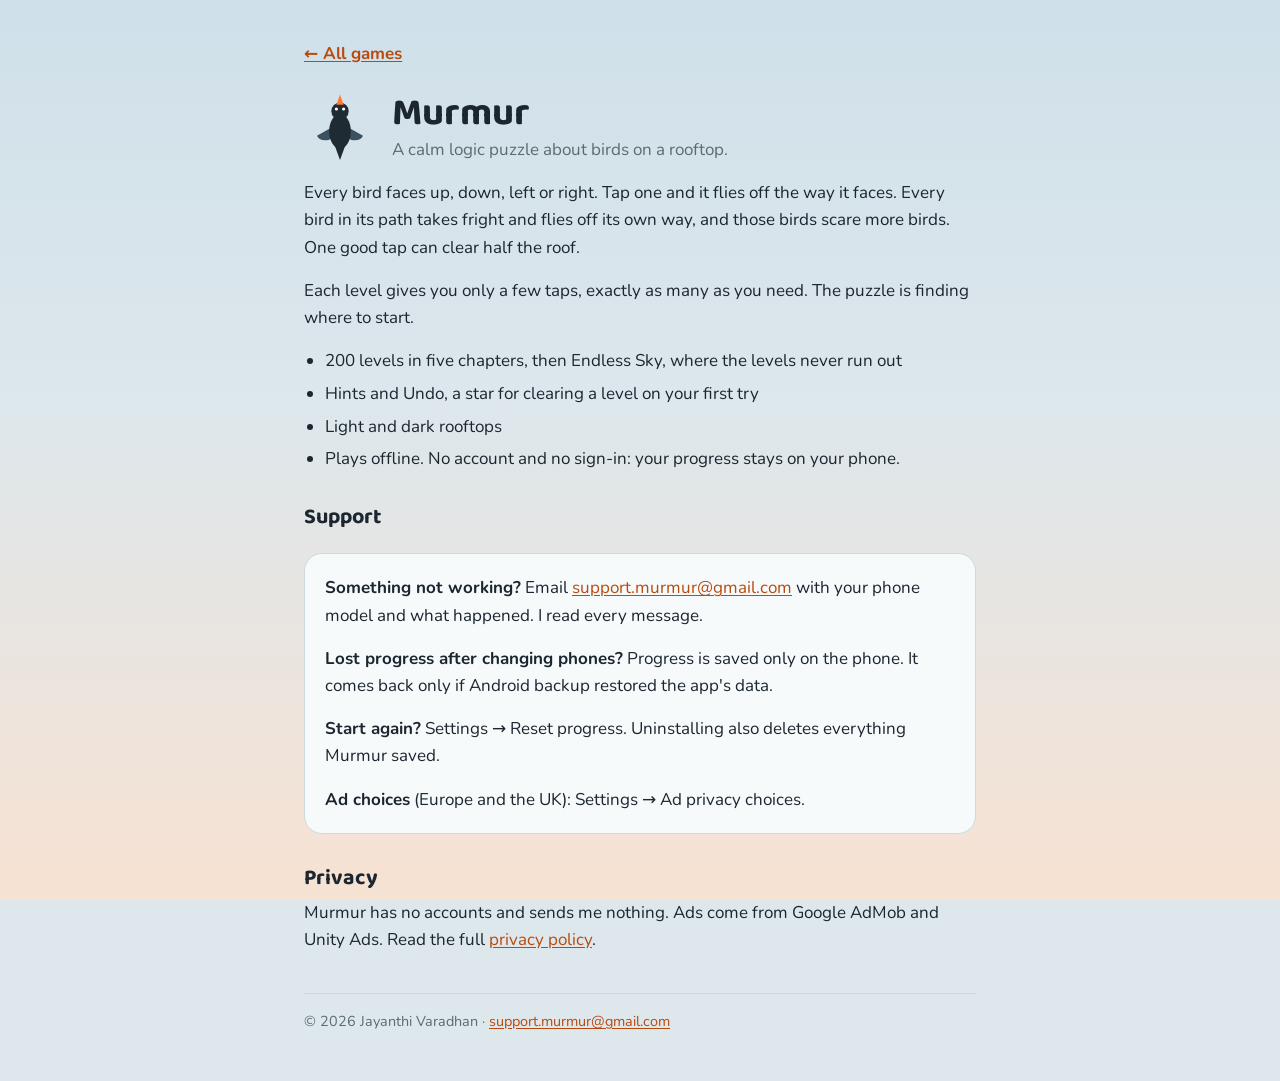
==== murmur/index.html @ 2a0d9ed0 "Add Murmur website: privacy policy, support page, app-ads.txt Co-Authored-By: Claude Opus 5.5 <norep" ====
<!doctype html>
<html lang="en">
<head>
<meta charset="utf-8">
<meta name="viewport" content="width=device-width, initial-scale=1">
<title>Murmur: Bird Chain Puzzle</title>
<meta name="description" content="A calm logic puzzle for Android. Tap one bird, start a chain, clear the roof in few taps.">
<link rel="stylesheet" href="../style.css">
</head>
<body>
<main>
  <nav><a href="../">← All games</a></nav>
  <div class="hero">
    <svg class="bird" viewBox="0 0 100 100" aria-hidden="true"><path class="sheen" d="M50 44 L18 62 Q22 70 34 68 L50 60Z"/><path class="sheen" d="M50 44 L82 62 Q78 70 66 68 L50 60Z"/><path class="body" d="M42 74 L50 96 L58 74Z"/><ellipse class="body" cx="50" cy="56" rx="15" ry="24"/><circle class="body" cx="50" cy="28" r="12"/><path class="beak" d="M45 19 L50 5 L55 19Z"/><circle class="eye" cx="45" cy="25" r="2.2"/><circle class="eye" cx="55" cy="25" r="2.2"/></svg>
    <div>
      <h1 style="margin:0">Murmur</h1>
      <p class="muted">A calm logic puzzle about birds on a rooftop.</p>
    </div>
  </div>

  <p>Every bird faces up, down, left or right. Tap one and it flies off the way it faces. Every bird in its path takes fright and flies off its own way, and those birds scare more birds. One good tap can clear half the roof.</p>
  <p>Each level gives you only a few taps, exactly as many as you need. The puzzle is finding where to start.</p>
  <ul>
    <li>200 levels in five chapters, then Endless Sky, where the levels never run out</li>
    <li>Hints and Undo, a star for clearing a level on your first try</li>
    <li>Light and dark rooftops</li>
    <li>Plays offline. No account and no sign-in: your progress stays on your phone.</li>
  </ul>

  <h2>Support</h2>
  <div class="card">
    <p><b>Something not working?</b> Email <a href="mailto:support.murmur@gmail.com?subject=Murmur">support.murmur@gmail.com</a> with your phone model and what happened. I read every message.</p>
    <p><b>Lost progress after changing phones?</b> Progress is saved only on the phone. It comes back only if Android backup restored the app's data.</p>
    <p><b>Start again?</b> Settings → Reset progress. Uninstalling also deletes everything Murmur saved.</p>
    <p><b>Ad choices</b> (Europe and the UK): Settings → Ad privacy choices.</p>
  </div>

  <h2>Privacy</h2>
  <p>Murmur has no accounts and sends me nothing. Ads come from Google AdMob and Unity Ads. Read the full <a href="privacy.html">privacy policy</a>.</p>
  <footer>© 2026 Jayanthi Varadhan · <a href="mailto:support.murmur@gmail.com">support.murmur@gmail.com</a></footer>
</main>
</body>
</html>
---- style.css ----
/* Shared by every page. Colours follow the game's light and dark rooftops (src/styles.css). */
@font-face {
  font-family: 'Baloo 2';
  src: url('fonts/baloo2-latin.woff2') format('woff2');
  font-weight: 400 800;
  font-display: swap;
}
@font-face {
  font-family: 'Nunito';
  src: url('fonts/nunito-latin.woff2') format('woff2');
  font-weight: 200 1000;
  font-display: swap;
}

:root {
  color-scheme: light dark;
  --sky: #dde7ec;
  --sky-top: #cfe0ea;
  --sky-low: #f7e2d2;
  --ink: #1c2630;
  --muted: #5b6b72;
  --card: #f7fafb;
  --line: #cddae0;
  --bird: #1f2a33;
  --bird-sheen: #3b5160;
  --sun: #ff7a30;
  --link: #b84a0e;
}
@media (prefers-color-scheme: dark) {
  :root {
    --sky: #10171d;
    --sky-top: #060b10;
    --sky-low: #172530;
    --ink: #e6eef1;
    --muted: #93a5ad;
    --card: #1b2830;
    --line: #2a3b45;
    --bird: #0a0f13;
    --bird-sheen: #4d6a7a;
    --sun: #ff8f4d;
    --link: #ffa36b;
  }
}

* { box-sizing: border-box; }
html { -webkit-text-size-adjust: 100%; }
body {
  margin: 0;
  min-height: 100vh;
  background: linear-gradient(var(--sky-top), var(--sky) 45%, var(--sky-low)) fixed;
  background-color: var(--sky);
  color: var(--ink);
  font: 17px/1.6 'Nunito', 'Segoe UI', system-ui, sans-serif;
}
main {
  max-width: 44rem;
  margin: 0 auto;
  padding: 2.5rem 16px 3rem;
}
h1, h2 {
  font-family: 'Baloo 2', 'Nunito', system-ui, sans-serif;
  line-height: 1.15;
  margin: 0 0 0.5rem;
}
h1 { font-size: 2.4rem; }
h2 { font-size: 1.35rem; margin-top: 2rem; }
p, ul { margin: 0 0 1rem; }
ul { padding-left: 1.3rem; }
li { margin-bottom: 0.35rem; }
a { color: var(--link); text-underline-offset: 2px; }
.muted { color: var(--muted); }

.card {
  background: var(--card);
  border: 1px solid var(--line);
  border-radius: 18px;
  padding: 1.25rem 1.25rem 0.25rem;
  margin: 1.5rem 0;
}
.hero { display: flex; align-items: center; gap: 1rem; margin-bottom: 1rem; }
.hero p { margin: 0; }

.bird { width: 72px; height: 72px; flex: none; }
.bird .body { fill: var(--bird); }
.bird .sheen { fill: var(--bird-sheen); }
.bird .beak { fill: var(--sun); }
.bird .eye { fill: #fff; }

nav { font-weight: 700; margin-bottom: 1.5rem; }
footer {
  border-top: 1px solid var(--line);
  margin-top: 2.5rem;
  padding-top: 1rem;
  font-size: 0.9rem;
  color: var(--muted);
}
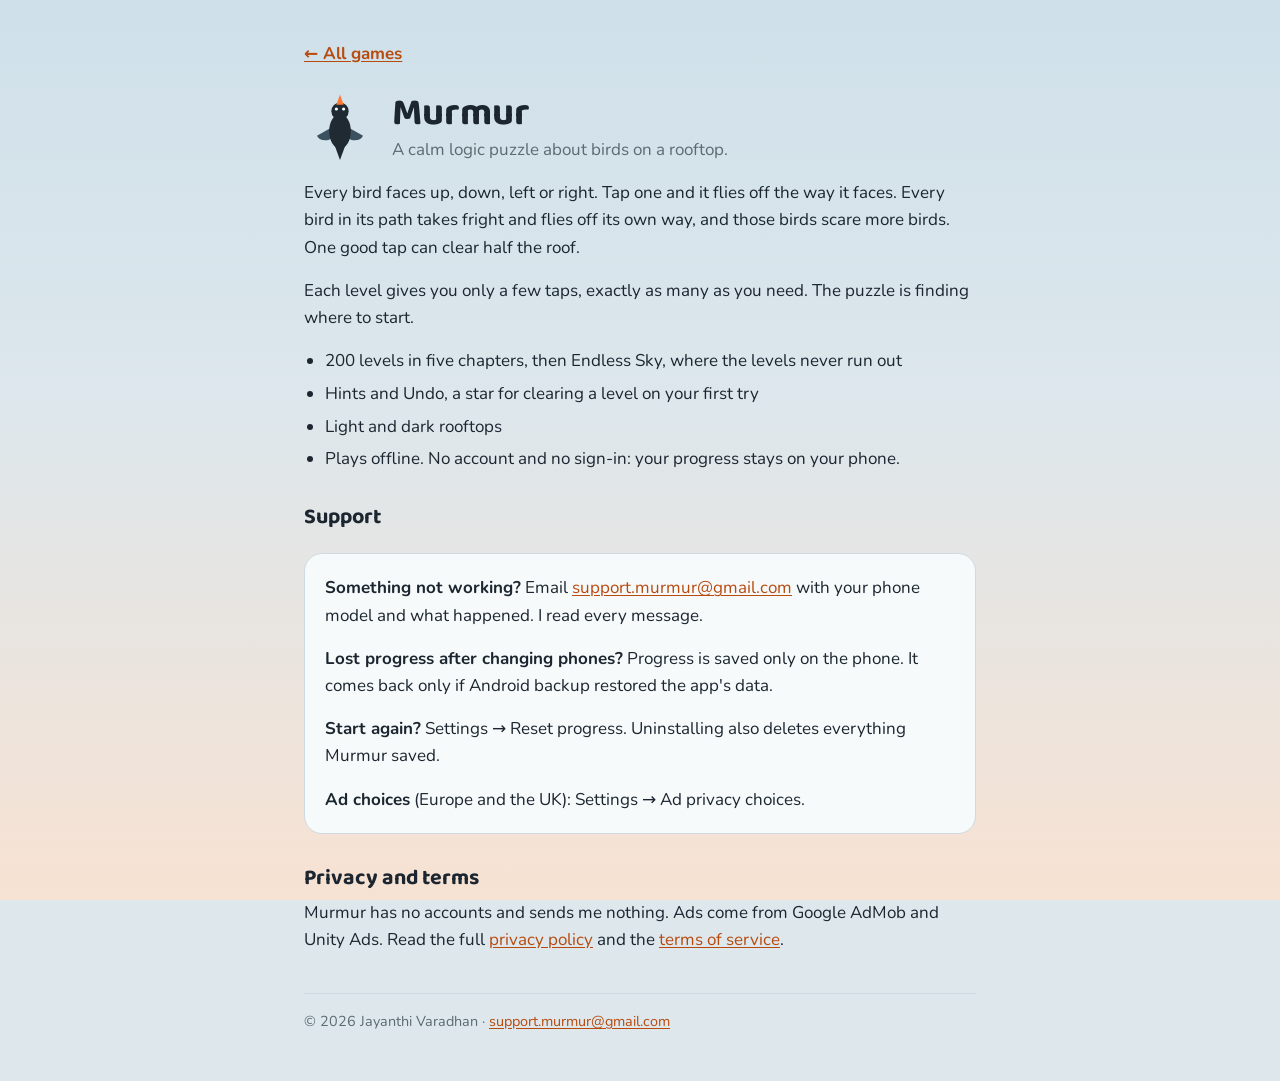
==== commit efe31812: "Add Murmur terms of service and link it from the support and privacy pages Co-Authored-By: Claude Op" ====
--- a/murmur/index.html
+++ b/murmur/index.html
@@ -35,8 +35,8 @@
     <p><b>Ad choices</b> (Europe and the UK): Settings → Ad privacy choices.</p>
   </div>
 
-  <h2>Privacy</h2>
-  <p>Murmur has no accounts and sends me nothing. Ads come from Google AdMob and Unity Ads. Read the full <a href="privacy.html">privacy policy</a>.</p>
+  <h2>Privacy and terms</h2>
+  <p>Murmur has no accounts and sends me nothing. Ads come from Google AdMob and Unity Ads. Read the full <a href="privacy.html">privacy policy</a> and the <a href="terms.html">terms of service</a>.</p>
   <footer>© 2026 Jayanthi Varadhan · <a href="mailto:support.murmur@gmail.com">support.murmur@gmail.com</a></footer>
 </main>
 </body>
